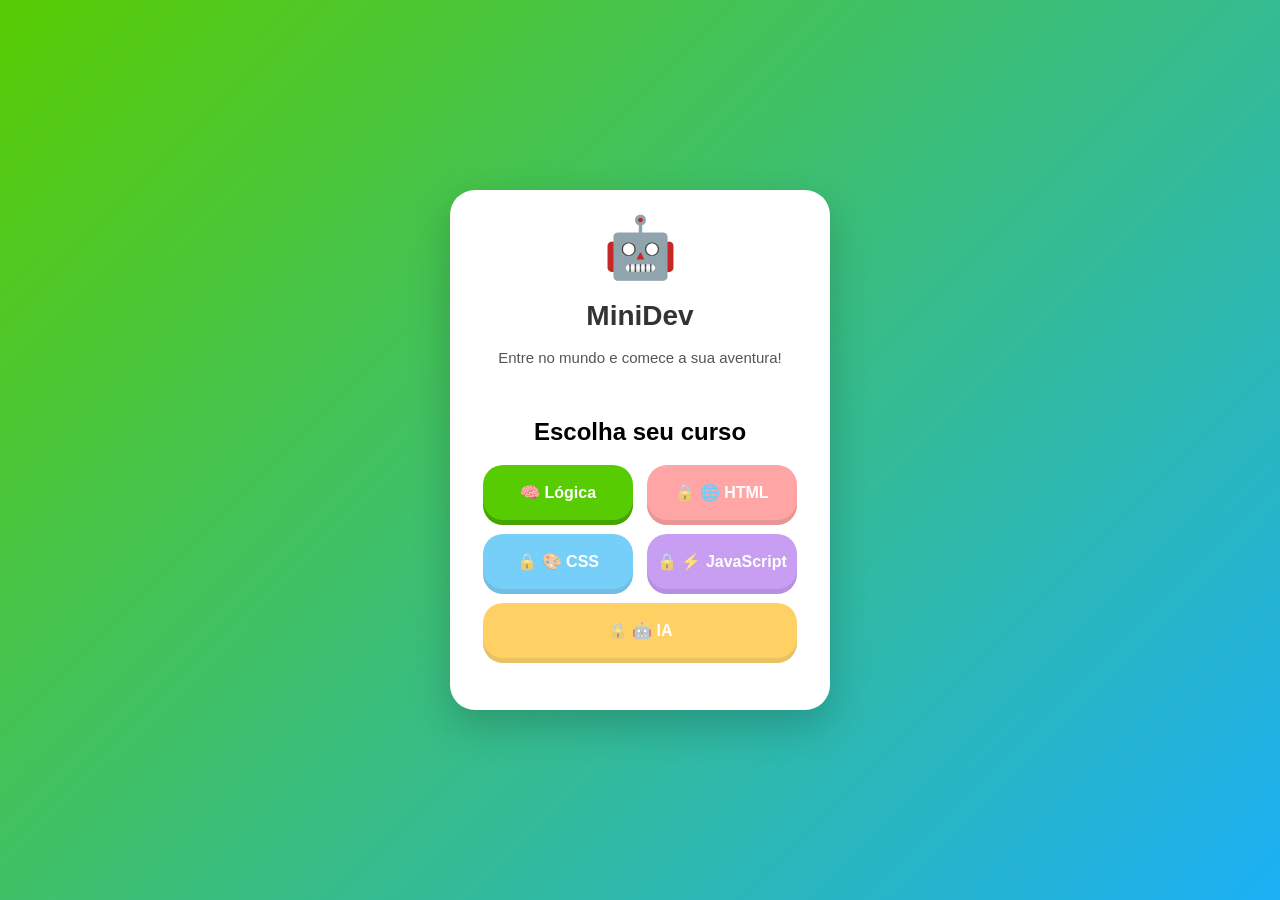
==== index.html @ cfcfbd13 "miniDev projeto app" ====
<!DOCTYPE html>
<html lang="pt-br">

<head>
    <meta charset="UTF-8">
    <meta name="viewport" content="width=device-width, initial-scale=1.0">

    <title>MiniDev</title>

    <link rel="stylesheet" href="geral/css/index.css">

</head>

<body>

    <div class="container">

        <div class="mascote">🤖</div>

        <h1>MiniDev</h1>

        <p>Entre no mundo e comece a sua aventura!</p>

        <div class="menu">
            

            <!-- SELEÇÃO DE CURSO -->

            <div id="courses" class="courses">
                <h2>Escolha seu curso</h2>

                <button onclick="startCourse('logic')">🧠 Lógica</button>

                <button onclick="startCourse('html')">🌐 HTML</button>

                <button onclick="startCourse('css')">🎨 CSS</button>

                <button onclick="startCourse('javascript')">⚡ JavaScript</button>

                <button onclick="startCourse('ai')">🤖 IA</button>

            </div>

        </div>




        <!-- Tela de carregamento -->

        <div id="loader">

            <div class="spinner"></div>

            <p>Carregando aventura... 🚀</p>

        </div>

        <script src="geral/js/index.js"></script>

    </div>

</body>

</html>
---- geral/css/index.css ----
/* ========================= */
/* RESET */
/* ========================= */

* {
    box-sizing: border-box;
}

body {
    margin: 0;
    font-family: "Comic Sans MS", Arial, sans-serif;
    background: linear-gradient(135deg, #58cc02, #1cb0f6);

    display: flex;
    justify-content: center;
    align-items: center;

    min-height: 100vh;

    padding: 10px;
}

/* ========================= */
/* CONTAINER PRINCIPAL */
/* ========================= */

.container {

    background: white;

    padding: 22px;

    border-radius: 25px;

    width: 380px;
    max-width: 95%;

    min-height: 520px;
    max-height: 92vh;

    display: flex;
    flex-direction: column;

    gap: 12px;

    text-align: center;

    box-shadow: 0 15px 40px rgba(0, 0, 0, 0.2);

    overflow: auto;

}

/* ========================= */
/* MASCOTE */
/* ========================= */

.mascote {
    font-size: 60px;
    animation: bounce 2s infinite;
}

@keyframes bounce {

    0%,
    100% {
        transform: translateY(0);
    }

    50% {
        transform: translateY(-8px);
    }

}

/* ========================= */
/* TEXTOS */
/* ========================= */

h1 {
    margin: 5px 0;
    font-size: 28px;
    color: #333;
}

p {
    margin: 0;
    color: #555;
    font-size: 15px;
}

/* ========================= */
/* MENU */
/* ========================= */

.menu {
    display: flex;
    justify-content: center;
    margin-top: 5px;
}

/* ========================= */
/* CURSOS */
/* ========================= */

.courses {

    display: grid;

    grid-template-columns: 1fr 1fr;

    gap: 12px;

    margin-top: 10px;

}

.courses h2 {

    grid-column: 1 / -1;

    margin-bottom: 5px;

}

/* ========================= */
/* BOTÕES */
/* ========================= */

/* ========================= */
/* CURSOS */
/* ========================= */

.courses {

    display: grid;

    grid-template-columns: 1fr 1fr;

    gap: 14px;

    margin-top: 15px;

}

/* ========================= */
/* BOTÕES */
/* ========================= */

.courses button {

    border: none;

    padding: 14px 10px;

    border-radius: 20px;

    font-size: 16px;
    font-weight: bold;

    color: white;

    cursor: pointer;

    transition: 0.2s;

    display: flex;
    align-items: center;
    justify-content: center;

    gap: 8px;

    min-height: 55px;

}

/* HOVER */

.courses button:hover {

    transform: translateY(-2px) scale(1.03);

}

/* CLIQUE */

.courses button:active {

    transform: translateY(3px);

}

/* ========================= */
/* CORES DOS BOTÕES */
/* ========================= */

/* LÓGICA */

.courses button:nth-child(2) {

    background: #58cc02;

    box-shadow: 0 5px 0 #46a302;

}

/* HTML */

.courses button:nth-child(3) {

    background: #ff6b6b;

    box-shadow: 0 5px 0 #d94f4f;

}

/* CSS */

.courses button:nth-child(4) {

    background: #1cb0f6;

    box-shadow: 0 5px 0 #1593cf;

}

/* JAVASCRIPT */

.courses button:nth-child(5) {

    background: #a55eea;

    box-shadow: 0 5px 0 #8747c9;

}

/* IA */

/* BOTÃO IA */

.courses button:nth-child(6) {

    background: #ffb400;
    box-shadow: 0 5px 0 #d99a00;

    grid-column: 1 / -1;
    /* ocupa as duas colunas */

}

/* ========================= */
/* LOADING SCREEN */
/* ========================= */

#loader {

    position: fixed;

    inset: 0;

    background: linear-gradient(135deg, #58cc02, #1cb0f6);

    display: none;

    justify-content: center;
    align-items: center;

    flex-direction: column;

    color: white;

    font-size: 18px;

    z-index: 999;

}

.spinner {

    width: 65px;
    height: 65px;

    border: 6px solid white;
    border-top: 6px solid transparent;

    border-radius: 50%;

    animation: spin 1s linear infinite;

    margin-bottom: 15px;

}

@keyframes spin {

    to {
        transform: rotate(360deg);
    }

}

/* ========================= */
/* TOAST */
/* ========================= */

.toast {

    position: fixed;

    bottom: 30px;
    left: 50%;

    transform: translateX(-50%) translateY(40px);

    background: #333;
    color: white;

    padding: 16px 24px;

    border-radius: 18px;

    font-size: 16px;
    font-weight: bold;

    opacity: 0;

    transition: all 0.4s;

    box-shadow: 0 10px 30px rgba(0, 0, 0, 0.3);

    z-index: 9999;

}

.toast.show {

    opacity: 1;

    transform: translateX(-50%) translateY(0);

}

.toast.error {
    background: #ff4d4d;
}

.toast.success {
    background: #58cc02;
}

.toast.info {
    background: #1cb0f6;
}

/* ========================= */
/* RESPONSIVO */
/* ========================= */

@media(max-width:420px) {

    .container {
        padding: 18px;
    }

    h1 {
        font-size: 24px;
    }

    .mascote {
        font-size: 50px;
    }

    .courses button {

        padding: 14px;

        font-size: 16px;

    }

}

/* TELAS MUITO BAIXAS */

@media(max-height:700px) {

    .container {
        max-height: 95vh;
    }

    .mascote {
        font-size: 45px;
    }

    h1 {
        font-size: 24px;
    }

    .courses button {
        padding: 12px;
        font-size: 15px;
    }

}
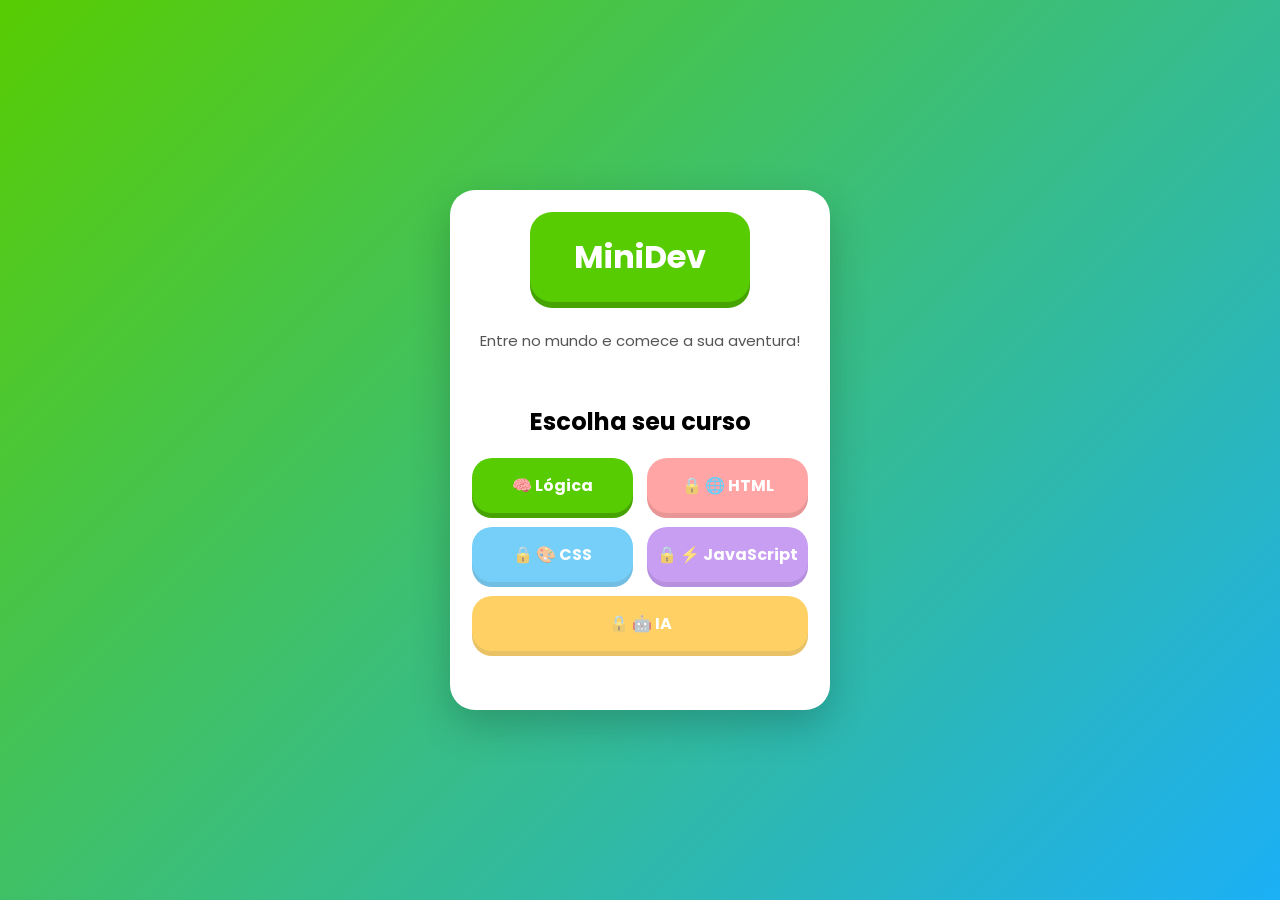
==== commit df5fb686: "ajuste no mascote" ====
--- a/index.html
+++ b/index.html
@@ -14,15 +14,18 @@
 <body>
 
     <div class="container">
+        
 
-        <div class="mascote">🤖</div>
+        <div class="icone-curso">
+           <h1>MiniDev</h1>
+        </div>
 
-        <h1>MiniDev</h1>
+        
 
         <p>Entre no mundo e comece a sua aventura!</p>
 
         <div class="menu">
-            
+
 
             <!-- SELEÇÃO DE CURSO -->
 
@@ -43,9 +46,7 @@
 
         </div>
 
-
-
-
+            
         <!-- Tela de carregamento -->
 
         <div id="loader">
--- a/geral/css/index.css
+++ b/geral/css/index.css
@@ -1,22 +1,20 @@
 /* ========================= */
 /* RESET */
 /* ========================= */
-
+@import url('https://fonts.googleapis.com/css2?family=Poppins:ital,wght@0,100;0,200;0,300;0,400;0,500;0,600;0,700;0,800;0,900&display=swap');
 * {
     box-sizing: border-box;
-}
+    font-family: "Poppins", sans-serif;
+}
+
 
 body {
     margin: 0;
-    font-family: "Comic Sans MS", Arial, sans-serif;
     background: linear-gradient(135deg, #58cc02, #1cb0f6);
-
     display: flex;
     justify-content: center;
     align-items: center;
-
     min-height: 100vh;
-
     padding: 10px;
 }
 
@@ -27,11 +25,8 @@
 .container {
 
     background: white;
-
     padding: 22px;
-
     border-radius: 25px;
-
     width: 380px;
     max-width: 95%;
 
@@ -55,22 +50,49 @@
 /* MASCOTE */
 /* ========================= */
 
-.mascote {
-    font-size: 60px;
-    animation: bounce 2s infinite;
-}
-
-@keyframes bounce {
-
-    0%,
-    100% {
-        transform: translateY(0);
-    }
-
-    50% {
-        transform: translateY(-8px);
-    }
-
+.icone-curso{
+
+  display:flex;
+  align-items:center;
+  justify-content:center;
+
+  width:220px;
+  height:90px;
+
+  margin:0 auto 15px auto;
+
+  background:#58cc02;
+
+  border-radius:22px;
+
+  color:white;
+
+  box-shadow:0 6px 0 #46a302;
+
+  transition:0.2s;
+
+}
+
+/* texto dentro */
+
+.icone-curso h1{
+
+  font-size:32px;
+  margin:0;
+  color:white;
+
+}
+
+/* hover */
+
+.icone-curso:hover{
+  transform:translateY(-3px) scale(1.05);
+}
+
+/* clique */
+
+.icone-curso:active{
+  transform:translateY(3px);
 }
 
 /* ========================= */
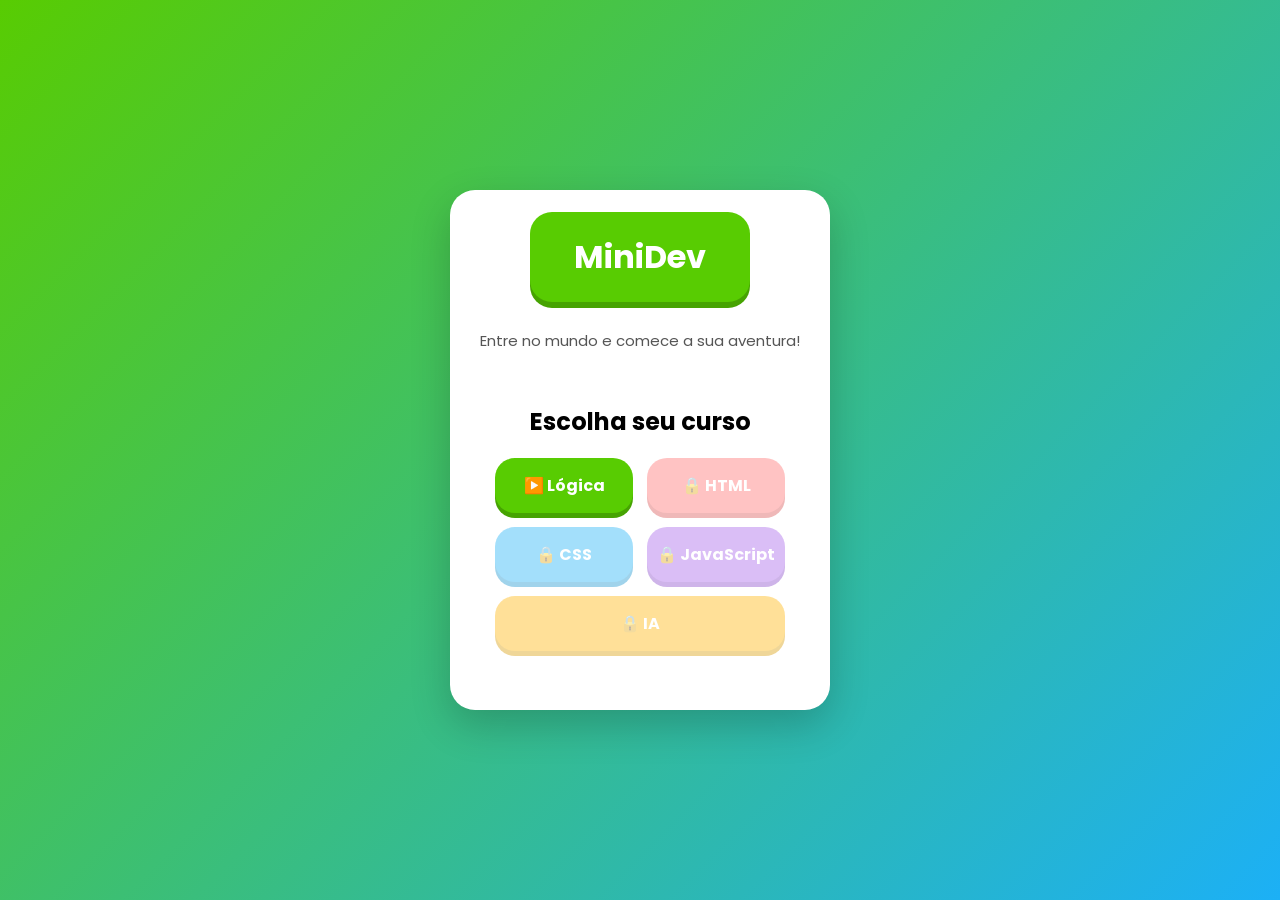
==== commit 3cb08ea1: "ajuste no certificado final" ====
--- a/index.html
+++ b/index.html
@@ -14,15 +14,19 @@
 <body>
 
     <div class="container">
-        
+
 
         <div class="icone-curso">
-           <h1>MiniDev</h1>
+            <h1>MiniDev</h1>
         </div>
 
-        
+
 
         <p>Entre no mundo e comece a sua aventura!</p>
+
+        <button id="certificado" style="display:none;">
+            🏆 Gerar Certificado
+        </button>
 
         <div class="menu">
 
@@ -46,7 +50,7 @@
 
         </div>
 
-            
+
         <!-- Tela de carregamento -->
 
         <div id="loader">
@@ -58,6 +62,7 @@
         </div>
 
         <script src="geral/js/index.js"></script>
+        <script src="geral/js/certificado.js"></script>
 
     </div>
 
--- a/geral/css/index.css
+++ b/geral/css/index.css
@@ -423,4 +423,51 @@
         font-size: 15px;
     }
 
+}
+
+
+#certificado {
+
+  display: flex;
+
+  align-items: center;
+  justify-content: center;
+
+  background: linear-gradient(135deg, #1cb0f6, #0ea5e9);
+
+  margin: 10px 0;
+
+  padding: 14px;
+
+  border-radius: 18px;
+
+  cursor: pointer;
+
+  color: white;
+
+  font-size: 16px;
+
+  font-weight: 600;
+
+  transition: 0.2s;
+
+  box-shadow: 0 5px 0 #0c87c2;
+  border: none;
+
+}
+
+/* HOVER */
+
+#certificado:hover {
+
+  transform: translateY(-2px) scale(1.02);
+
+}
+
+/* CLIQUE */
+
+#certificado:active {
+
+  transform: translateY(3px);
+
 }
